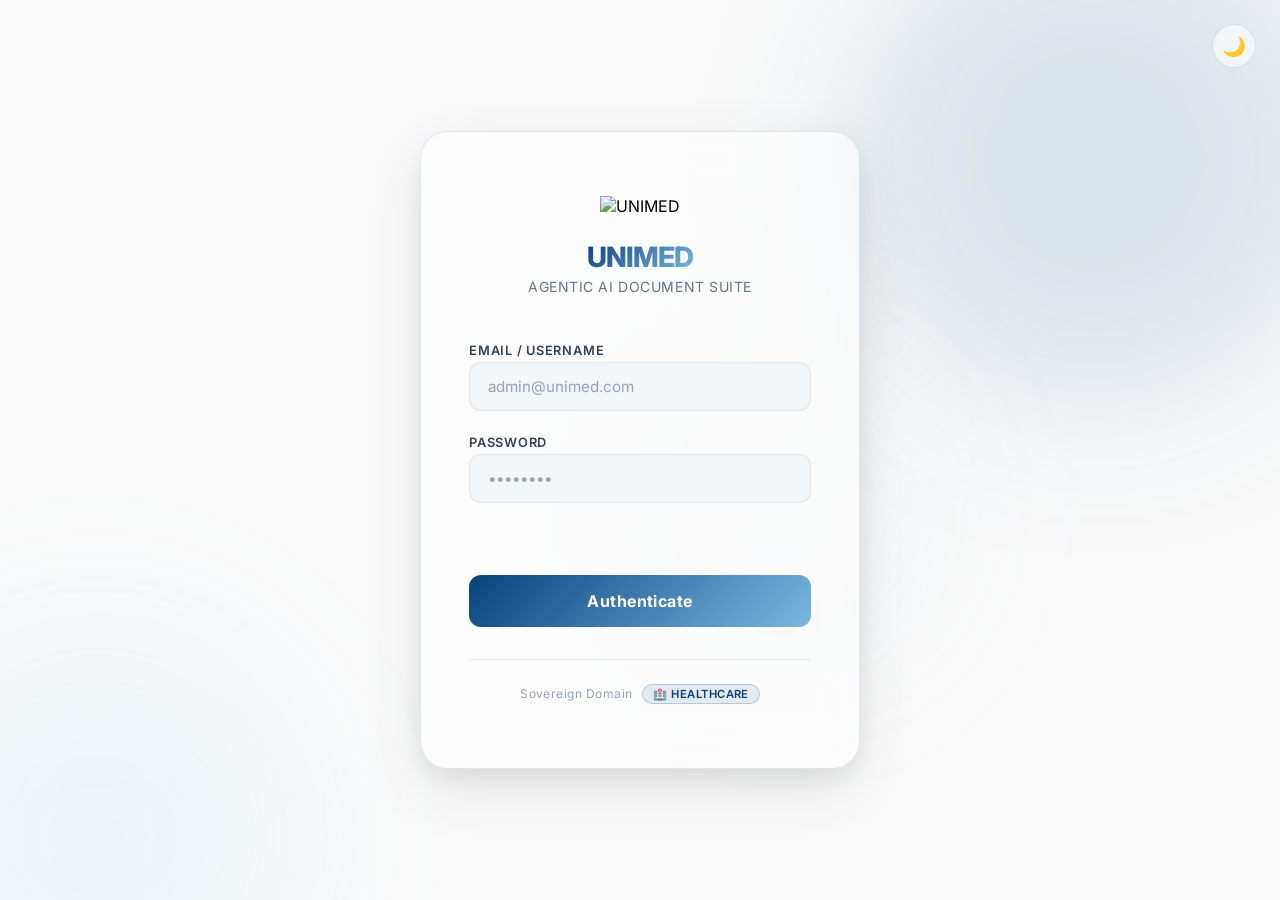
==== index.html @ e809a639 "UNIMED Agentic AI — Phase 3 UAT & Accuracy Tuning" ====
<!DOCTYPE html>
<html lang="en" dir="ltr" data-theme="dark">

<head>
    <meta charset="UTF-8">
    <meta name="viewport" content="width=device-width, initial-scale=1.0">
    <meta name="description" content="UNIMED Agentic AI — Document Integration Suite for SAP Business One">
    <title>UNIMED — Agentic AI Dashboard</title>
    <link rel="icon" href="assets/unimed-logo-official.svg" type="image/svg+xml">
    <link rel="stylesheet" href="css/variables.css">
    <link rel="stylesheet" href="css/main.css">
    <link rel="stylesheet" href="css/pipeline.css">
    <link rel="stylesheet" href="css/uat.css">

    <!-- CDN Dependencies: PDF.js + Tesseract.js -->
    <script src="https://cdnjs.cloudflare.com/ajax/libs/pdf.js/4.9.155/pdf.min.mjs" type="module"></script>
    <script src="https://cdnjs.cloudflare.com/ajax/libs/pdf.js/4.9.155/pdf.worker.min.mjs" type="module"></script>
    <script>
        // Load PDF.js as global (non-module fallback for our IIFE modules)
        (async () => {
            try {
                const pdfjsModule = await import('https://cdnjs.cloudflare.com/ajax/libs/pdf.js/4.9.155/pdf.min.mjs');
                window.pdfjsLib = pdfjsModule;
                pdfjsLib.GlobalWorkerOptions.workerSrc = 'https://cdnjs.cloudflare.com/ajax/libs/pdf.js/4.9.155/pdf.worker.min.mjs';
                console.log('[CDN] PDF.js loaded');
            } catch (e) {
                console.warn('[CDN] PDF.js load failed:', e);
            }
        })();
    </script>
    <script src="https://cdn.jsdelivr.net/npm/tesseract.js@5/dist/tesseract.min.js"></script>
</head>

<body>
    <!-- Background Orbs -->
    <div class="bg-orbs" aria-hidden="true">
        <div class="orb orb-1"></div>
        <div class="orb orb-2"></div>
    </div>

    <div class="app-universe" id="appUniverse">

        <!-- ═══════ TOPBAR ═══════ -->
        <header class="topbar" data-domain="HEALTHCARE">
            <div class="topbar-brand">
                <img src="assets/unimed-logo-official.svg" alt="UNIMED" class="topbar-logo">
                <div>
                    <div class="topbar-title"><span data-i18n="brandName">UNIMED</span></div>
                </div>
            </div>
            <span class="topbar-divider"></span>
            <span class="topbar-domain-badge" data-domain="HEALTHCARE">🏥 <span
                    data-i18n="domainBadge">HEALTHCARE</span></span>

            <div class="topbar-spacer"></div>

            <div class="topbar-controls">
                <!-- Language Toggle -->
                <button class="topbar-btn lang-toggle" id="langToggle" aria-label="Toggle language"
                    title="Toggle Language">
                    EN
                </button>

                <!-- Theme Toggle -->
                <button class="topbar-btn" id="themeToggle" aria-label="Toggle theme" title="Toggle Theme">
                    ☀️
                </button>

                <!-- Settings Gear (SAP) -->
                <button class="topbar-btn" id="settingsGear" aria-label="SAP Settings" title="Integration Settings">
                    ⚙️
                    <span class="sap-dot idle" id="sapDotTopbar"></span>
                </button>

                <!-- Logout -->
                <button class="topbar-btn topbar-btn-logout" id="logoutBtn" aria-label="Logout" title="Logout">
                    🚪
                </button>
            </div>
        </header>

        <!-- UAT Environment Lockdown Banner -->
        <div class="uat-lockdown-banner" id="uatLockdownBanner" style="display:none;">
            <span class="uat-lockdown-icon">🔒</span>
            <span class="uat-lockdown-text">UAT SANDBOX — Master Data Frozen</span>
            <span class="uat-lockdown-scope" id="uatLockdownScope">6 Customers · 5 Vendors · 10 Items</span>
            <span class="uat-lockdown-threshold" id="uatLockdownThreshold">Fuzzy: 0.65</span>
        </div>

        <!-- ═══════ MAIN CONTENT ═══════ -->
        <main class="main-content" data-domain="HEALTHCARE">

            <!-- Welcome Hero -->
            <section class="welcome-hero" data-domain="HEALTHCARE">
                <div class="welcome-icon">🧬</div>
                <h1 class="welcome-title" data-i18n="welcomeTitle">Agentic <span>AI</span> Command Center</h1>
                <p class="welcome-desc" data-i18n="welcomeDesc">Intelligent document processing, automated SAP
                    integration, and real-time analytics — purpose-built for healthcare operations.</p>
            </section>

            <!-- Dashboard Grid -->
            <div class="dashboard-grid">

                <!-- Card 1: Document Queue -->
                <div class="glass-card" data-domain="HEALTHCARE">
                    <div class="card-header">
                        <h3 class="card-title" data-i18n="docQueueTitle">📄 Document Queue</h3>
                        <span class="card-badge ai" data-i18n="badgeAI">AI Ready</span>
                    </div>
                    <div class="card-metric"><span class="currency" data-currency-symbol>SAR</span> <span
                            data-i18n-currency="0">0.00</span></div>
                    <p class="card-description" data-i18n="docQueueDesc">Pending invoices, purchase orders, and delivery
                        notes awaiting AI extraction and SAP posting.</p>
                </div>

                <!-- Card 2: AI Processing -->
                <div class="glass-card" data-domain="HEALTHCARE">
                    <div class="card-header">
                        <h3 class="card-title" data-i18n="aiProcessTitle">🤖 AI Processing</h3>
                        <span class="card-badge pending" data-i18n="badgeStandby">Standby</span>
                    </div>
                    <ul class="activity-list">
                        <li class="activity-item">
                            <span class="activity-dot info"></span>
                            <span class="activity-text" data-i18n="aiItem1">OCR Engine — Idle</span>
                            <span class="activity-time" data-i18n="aiTime1">—</span>
                        </li>
                        <li class="activity-item">
                            <span class="activity-dot info"></span>
                            <span class="activity-text" data-i18n="aiItem2">NLP Classifier — Standby</span>
                            <span class="activity-time" data-i18n="aiTime2">—</span>
                        </li>
                        <li class="activity-item">
                            <span class="activity-dot info"></span>
                            <span class="activity-text" data-i18n="aiItem3">Field Extraction — Awaiting</span>
                            <span class="activity-time" data-i18n="aiTime3">—</span>
                        </li>
                    </ul>
                </div>

                <!-- Card 3: SAP Integration Status -->
                <div class="glass-card" data-domain="HEALTHCARE">
                    <div class="card-header">
                        <h3 class="card-title" data-i18n="sapStatusTitle">🔷 SAP B1 Integration</h3>
                        <span class="card-badge pending" id="sapCardBadge"
                            data-i18n="badgeDisconnected">Disconnected</span>
                    </div>
                    <ul class="activity-list">
                        <li class="activity-item">
                            <span class="activity-dot warning" id="sapServiceDot"></span>
                            <span class="activity-text" data-i18n="sapItem1">Service Layer v10.0</span>
                            <span class="activity-time" id="sapServiceStatus" data-i18n="sapStatus1">Not
                                configured</span>
                        </li>
                        <li class="activity-item">
                            <span class="activity-dot warning"></span>
                            <span class="activity-text" data-i18n="sapItem2">DI API Adapter</span>
                            <span class="activity-time" data-i18n="sapStatus2">Pending setup</span>
                        </li>
                        <li class="activity-item">
                            <span class="activity-dot warning"></span>
                            <span class="activity-text" data-i18n="sapItem3">Document Posting</span>
                            <span class="activity-time" data-i18n="sapStatus3">Inactive</span>
                        </li>
                    </ul>
                </div>

                <!-- Card 4: Compliance & Audit -->
                <div class="glass-card" data-domain="HEALTHCARE">
                    <div class="card-header">
                        <h3 class="card-title" data-i18n="complianceTitle">🛡️ Compliance Engine</h3>
                        <span class="card-badge ready" data-i18n="badgeArmed">Armed</span>
                    </div>
                    <ul class="activity-list">
                        <li class="activity-item">
                            <span class="activity-dot success"></span>
                            <span class="activity-text" data-i18n="compItem1">SFDA Regulatory Gate</span>
                            <span class="activity-time" data-i18n="compStatus1">Active</span>
                        </li>
                        <li class="activity-item">
                            <span class="activity-dot success"></span>
                            <span class="activity-text" data-i18n="compItem2">SABER Conformity</span>
                            <span class="activity-time" data-i18n="compStatus2">Armed</span>
                        </li>
                        <li class="activity-item">
                            <span class="activity-dot success"></span>
                            <span class="activity-text" data-i18n="compItem3">SHA-256 Audit Chain</span>
                            <span class="activity-time" data-i18n="compStatus3">Initialized</span>
                        </li>
                    </ul>
                </div>

            </div>

            <!-- ═══════ PHASE 2: DOCUMENT PIPELINE ═══════ -->

            <!-- Upload Zone -->
            <section class="pipeline-section" id="uploadSection">
                <div class="pipeline-section-header">
                    <span class="pipeline-section-icon">📤</span>
                    <div>
                        <div class="pipeline-section-title" data-i18n="uploadSectionTitle">Document Ingestion</div>
                        <div class="pipeline-section-subtitle" data-i18n="uploadSectionSub">Upload PDF documents for
                            AI-powered extraction and SAP integration</div>
                    </div>
                </div>

                <div class="upload-zone" id="uploadZone">
                    <input type="file" id="uploadInput" accept=".pdf" hidden>
                    <div class="upload-zone-icon" id="uploadIcon">📄</div>
                    <div class="upload-zone-title" id="uploadTitle">Drop your document here</div>
                    <div class="upload-zone-subtitle" id="uploadSubtitle">Sales Orders, Purchase Orders, and Delivery
                        Notes</div>
                    <button class="upload-zone-btn" type="button">📁 Browse Files</button>
                    <div class="upload-zone-formats">Supported: PDF · Max 25MB · Invoices excluded from this phase</div>

                    <!-- File Preview (shown after upload) -->
                    <div class="upload-file-preview" id="filePreview">
                        <div class="file-preview-icon">📄</div>
                        <div class="file-preview-info">
                            <div class="file-preview-name" id="filePreviewName">—</div>
                            <div class="file-preview-meta" id="filePreviewMeta">—</div>
                            <div class="file-preview-hash" id="filePreviewHash">—</div>
                        </div>
                        <div class="file-preview-actions">
                            <button class="file-preview-process" id="processBtn" type="button">🚀 Process
                                Document</button>
                            <button class="file-preview-clear" id="clearBtn" type="button">✕ Clear</button>
                        </div>
                    </div>
                </div>
            </section>

            <!-- Processing Pipeline -->
            <section class="pipeline-section" id="pipelineSection">
                <div class="pipeline-section-header">
                    <span class="pipeline-section-icon">⚡</span>
                    <div>
                        <div class="pipeline-section-title" data-i18n="pipelineTitle">Processing Story</div>
                        <div class="pipeline-section-subtitle" data-i18n="pipelineSub">Real-time document journey
                            through the Agentic AI pipeline</div>
                    </div>
                </div>

                <div class="pipeline-track" id="pipelineTrack">
                    <div class="pipeline-progress-bar" id="pipelineProgressBar"></div>

                    <div class="pipeline-step pending" data-step="0">
                        <div class="pipeline-step-node">📤</div>
                        <div class="pipeline-step-label">Ingestion</div>
                        <div class="pipeline-step-time"></div>
                    </div>

                    <div class="pipeline-step pending" data-step="1">
                        <div class="pipeline-step-node">🔍</div>
                        <div class="pipeline-step-label">Agentic Classification</div>
                        <div class="pipeline-step-time"></div>
                    </div>

                    <div class="pipeline-step pending" data-step="2">
                        <div class="pipeline-step-node">✅</div>
                        <div class="pipeline-step-label">Validation</div>
                        <div class="pipeline-step-time"></div>
                    </div>

                    <div class="pipeline-step pending" data-step="3">
                        <div class="pipeline-step-node">📦</div>
                        <div class="pipeline-step-label">SAP Ready</div>
                        <div class="pipeline-step-time"></div>
                    </div>
                </div>

                <!-- Extraction Preview -->
                <div class="extraction-preview" id="extractionPreview">
                    <div class="extraction-header">
                        <div class="extraction-doctype">
                            <span class="extraction-doctype-badge" id="extractionDoctypeBadge">—</span>
                        </div>
                        <span class="extraction-confidence" id="extractionConfidence">—</span>
                    </div>
                    <div class="extraction-fields" id="extractionFields"></div>
                    <div class="extraction-table-wrapper">
                        <table class="extraction-table">
                            <thead>
                                <tr>
                                    <th>#</th>
                                    <th>Item Code</th>
                                    <th>Description</th>
                                    <th>Qty</th>
                                    <th>Unit Price</th>
                                    <th>Total</th>
                                    <th>Status</th>
                                </tr>
                            </thead>
                            <tbody id="extractionTableBody"></tbody>
                        </table>
                    </div>
                </div>
            </section>

            <!-- Review Queue -->
            <section class="pipeline-section">
                <div class="review-queue" id="reviewQueue">
                    <div class="pipeline-section-header">
                        <span class="pipeline-section-icon">⚠️</span>
                        <div>
                            <div class="pipeline-section-title" data-i18n="reviewTitle">Review Queue</div>
                            <div class="pipeline-section-subtitle" data-i18n="reviewSub">Items requiring human
                                verification before SAP posting</div>
                        </div>
                    </div>
                    <div id="reviewCards"></div>
                </div>
            </section>

            <!-- SAP Ready Panel -->
            <div class="sap-ready-panel" id="sapReadyPanel">
                <div class="sap-ready-header">
                    <span class="sap-ready-title">📦 SAP B1 Draft Payload</span>
                    <span class="sap-ready-target" id="sapReadyTarget">—</span>
                </div>
                <pre class="sap-ready-payload" id="sapReadyPayload"></pre>
                <div class="sap-ready-actions">
                    <button class="sap-post-btn" id="sapPostBtn" type="button">📦 Post as Draft to SAP B1</button>
                </div>
            </div>

            <!-- SAP Success Card -->
            <div class="sap-success-card" id="sapSuccessCard">
                <div class="success-header">
                    <div class="success-checkmark">✅</div>
                    <div class="success-title-group">
                        <h3 class="success-title" id="successTitle">Draft Created Successfully</h3>
                        <p class="success-subtitle" id="successSubtitle">Your document has been posted to SAP B1 as a
                            draft</p>
                    </div>
                </div>
                <div class="success-details" id="successDetails"></div>
                <div class="success-attachment" id="successAttachment" style="display: none;">
                    <span class="success-attachment-icon">📎</span>
                    <div class="success-attachment-info" id="successAttachmentInfo"></div>
                </div>
                <div class="success-actions">
                    <button class="success-new-btn" id="successNewBtn" type="button">🚀 Process New Document</button>
                </div>
            </div>

            <!-- Audit Timeline -->
            <section class="pipeline-section" id="auditSection">
                <div class="pipeline-section-header">
                    <span class="pipeline-section-icon">🔐</span>
                    <div>
                        <div class="pipeline-section-title" data-i18n="auditTitle">SHA-256 Audit Chain</div>
                        <div class="pipeline-section-subtitle" data-i18n="auditSub">Tamper-proof record of every
                            document lifecycle event</div>
                    </div>
                </div>
                <div class="audit-timeline" id="auditTimeline"></div>
            </section>

        </main>

        <!-- ═══════ SAP SETTINGS PANEL ═══════ -->
        <div class="settings-overlay" id="settingsOverlay"></div>
        <aside class="settings-panel" id="settingsPanel" data-domain="HEALTHCARE">
            <div class="settings-panel-header">
                <h2 class="settings-panel-title" data-i18n="settingsTitle">⚙️ Integration Hub</h2>
                <button class="settings-close" id="settingsClose" aria-label="Close settings">✕</button>
            </div>
            <div class="settings-panel-body">
                <!-- SAP B1 Section -->
                <div>
                    <div class="sap-section-title">
                        <span class="icon">🔷</span>
                        <span data-i18n="sapSectionTitle">SAP Business One v10.0</span>
                    </div>
                    <div class="sap-form">
                        <div class="form-group">
                            <label class="form-label" for="sapUrl" data-i18n="sapUrlLabel">Service Layer URL</label>
                            <input class="form-input" type="url" id="sapUrl"
                                placeholder="https://sap-server:50000/b1s/v1/">
                        </div>
                        <div class="form-group">
                            <label class="form-label" for="sapCompanyDB" data-i18n="sapDbLabel">Company Database</label>
                            <input class="form-input" type="text" id="sapCompanyDB" placeholder="UNIMED_PROD">
                        </div>
                        <div class="form-group">
                            <label class="form-label" for="sapUser" data-i18n="sapUserLabel">SAP Username</label>
                            <input class="form-input" type="text" id="sapUser" placeholder="GRPO_SERVICE">
                        </div>
                        <div class="form-group">
                            <label class="form-label" for="sapPassword" data-i18n="sapPassLabel">SAP Password</label>
                            <input class="form-input" type="password" id="sapPassword" placeholder="••••••••">
                        </div>
                    </div>

                    <!-- Handshake Status -->
                    <div class="handshake-status" id="handshakeStatus">
                        <span class="handshake-indicator idle" id="handshakeIndicator"></span>
                        <div>
                            <div class="handshake-label" id="handshakeLabel" data-i18n="handshakeIdle">Idle — Not
                                Connected</div>
                            <div class="handshake-sublabel" id="handshakeSub" data-i18n="handshakeSub">Configure
                                credentials and test connection</div>
                        </div>
                    </div>

                    <button class="sap-test-btn" id="sapTestBtn" data-i18n="testConnection"
                        style="margin-top: var(--space-lg);">
                        🤝 Test Handshake
                    </button>
                </div>
            </div>

            <div class="sap-version">
                <p class="sap-version-text">
                    <span data-i18n="sapVersion">Targeting</span> <strong>SAP Business One v10.0</strong> · <span
                        data-i18n="sapProtocol">Service Layer (REST)</span>
                </p>
            </div>
        </aside>

    </div>

    <!-- ═══════ SCRIPTS ═══════ -->
    <script src="js/ThemeEngine.js"></script>
    <script src="js/AuthGateway.js"></script>
    <script src="js/TranslationModule.js"></script>
    <script src="js/DomainLock.js"></script>
    <script src="js/SAPHandshake.js"></script>
    <script src="js/AuditChain.js"></script>
    <script src="js/ExtractionEngine.js"></script>
    <script src="js/DocumentClassifier.js"></script>
    <script src="js/FieldExtractor.js"></script>
    <script src="js/ValidationAgents.js"></script>
    <script src="js/SAPServiceLayer.js"></script>
    <script src="js/AttachmentManager.js"></script>
    <script src="js/PipelineController.js"></script>
    <script src="js/UATConsole.js"></script>
    <script src="js/FounderDemo.js"></script>
    <script src="js/App.js"></script>
</body>

</html>
---- css/variables.css ----
/* ═══════════════════════════════════════════════════════════
   UNIMED AGENTIC AI — Design Token System
   Official Brand: United Medical Industries Co. Ltd.
   ═══════════════════════════════════════════════════════════ */

@import url('https://fonts.googleapis.com/css2?family=Inter:wght@300;400;500;600;700;800;900&family=Tajawal:wght@300;400;500;700;800&display=swap');

:root {
    /* ── UNIMED Brand Identity ── */
    --brand-primary: #07427D;
    --brand-primary-light: #0A5BA8;
    --brand-primary-dark: #053262;
    --brand-accent: #7AB8E1;
    --brand-accent-deep: #5A9BC7;
    --brand-muted: #A6C1D3;
    --brand-gold: #F59E0B;

    /* ── Legacy aliases (backwards compat) ── */
    --brand-teal: var(--brand-primary);
    --brand-teal-light: var(--brand-primary-light);
    --brand-teal-dark: var(--brand-primary-dark);
    --brand-emerald: var(--brand-accent);
    --brand-emerald-deep: var(--brand-accent-deep);
    --brand-cyan: var(--brand-muted);

    /* ── Healthcare Semantic ── */
    --health-pulse: #7AB8E1;
    --health-critical: #EF4444;
    --health-warning: #F59E0B;
    --health-info: #0A5BA8;
    --health-success: #22C55E;

    /* ── SAP Handshake States ── */
    --sap-idle: #6B7280;
    --sap-syncing: #3B82F6;
    --sap-connected: #22C55E;
    --sap-error: #EF4444;

    /* ── Typography ── */
    --font-primary: 'Inter', -apple-system, BlinkMacSystemFont, sans-serif;
    --font-arabic: 'Tajawal', 'Inter', sans-serif;
    --font-mono: 'JetBrains Mono', 'Fira Code', monospace;

    /* ── Spacing Scale ── */
    --space-xs: 0.25rem;
    --space-sm: 0.5rem;
    --space-md: 1rem;
    --space-lg: 1.5rem;
    --space-xl: 2rem;
    --space-2xl: 3rem;
    --space-3xl: 4rem;

    /* ── Border Radius ── */
    --radius-sm: 6px;
    --radius-md: 12px;
    --radius-lg: 20px;
    --radius-xl: 28px;
    --radius-full: 999px;

    /* ── Transitions ── */
    --transition-fast: 150ms cubic-bezier(0.4, 0, 0.2, 1);
    --transition-base: 250ms cubic-bezier(0.4, 0, 0.2, 1);
    --transition-smooth: 400ms cubic-bezier(0.16, 1, 0.3, 1);
    --transition-story: 800ms cubic-bezier(0.16, 1, 0.3, 1);

    /* ── Glass Effects ── */
    --glass-blur: blur(24px);
    --glass-blur-heavy: blur(40px);

    /* ── Z-Index Scale ── */
    --z-base: 1;
    --z-dropdown: 100;
    --z-sticky: 200;
    --z-overlay: 500;
    --z-modal: 1000;
    --z-toast: 1500;
}

/* ═══════════════════════════════════════
   LIGHT THEME (UNIMED Light)
   ═══════════════════════════════════════ */
[data-theme="light"] {
    --bg-primary: #FAFAFA;
    --bg-secondary: #F0F4F8;
    --bg-tertiary: #FFFFFF;
    --bg-card: rgba(255, 255, 255, 0.75);
    --bg-card-hover: rgba(255, 255, 255, 0.90);
    --bg-glass: rgba(255, 255, 255, 0.55);
    --bg-glass-border: rgba(7, 66, 125, 0.12);
    --bg-topbar: rgba(255, 255, 255, 0.80);
    --bg-input: rgba(240, 244, 248, 0.8);
    --bg-input-focus: rgba(255, 255, 255, 1);

    --text-primary: #0F172A;
    --text-secondary: #334155;
    --text-tertiary: #64748B;
    --text-muted: #94A3B8;
    --text-inverse: #FFFFFF;
    --text-brand: #07427D;

    --border-primary: rgba(7, 66, 125, 0.15);
    --border-secondary: rgba(15, 23, 42, 0.08);
    --border-focus: var(--brand-primary);

    --shadow-sm: 0 1px 3px rgba(0, 0, 0, 0.04), 0 1px 2px rgba(0, 0, 0, 0.03);
    --shadow-md: 0 4px 12px rgba(0, 0, 0, 0.06), 0 2px 4px rgba(0, 0, 0, 0.04);
    --shadow-lg: 0 12px 40px rgba(0, 0, 0, 0.08), 0 4px 12px rgba(0, 0, 0, 0.04);
    --shadow-xl: 0 20px 60px rgba(0, 0, 0, 0.10), 0 8px 24px rgba(0, 0, 0, 0.06);
    --shadow-glow: 0 0 40px rgba(7, 66, 125, 0.15);

    --orb-1: rgba(7, 66, 125, 0.12);
    --orb-2: rgba(122, 184, 225, 0.10);
    --orb-3: rgba(166, 193, 211, 0.08);

    --scrollbar-track: rgba(0, 0, 0, 0.03);
    --scrollbar-thumb: rgba(7, 66, 125, 0.2);
}

/* ═══════════════════════════════════════
   DARK THEME (UNIMED Dark)
   ═══════════════════════════════════════ */
[data-theme="dark"] {
    --bg-primary: #0A1628;
    --bg-secondary: #0F1E33;
    --bg-tertiary: #1A2D47;
    --bg-card: rgba(15, 30, 51, 0.60);
    --bg-card-hover: rgba(15, 30, 51, 0.80);
    --bg-glass: rgba(10, 22, 40, 0.55);
    --bg-glass-border: rgba(122, 184, 225, 0.18);
    --bg-topbar: rgba(10, 22, 40, 0.85);
    --bg-input: rgba(26, 45, 71, 0.6);
    --bg-input-focus: rgba(26, 45, 71, 0.9);

    --text-primary: #F1F5F9;
    --text-secondary: #CBD5E1;
    --text-tertiary: #94A3B8;
    --text-muted: #64748B;
    --text-inverse: #0F172A;
    --text-brand: #7AB8E1;

    --border-primary: rgba(122, 184, 225, 0.20);
    --border-secondary: rgba(241, 245, 249, 0.06);
    --border-focus: var(--brand-primary-light);

    --shadow-sm: 0 1px 3px rgba(0, 0, 0, 0.20), 0 1px 2px rgba(0, 0, 0, 0.15);
    --shadow-md: 0 4px 12px rgba(0, 0, 0, 0.25), 0 2px 4px rgba(0, 0, 0, 0.18);
    --shadow-lg: 0 12px 40px rgba(0, 0, 0, 0.30), 0 4px 12px rgba(0, 0, 0, 0.20);
    --shadow-xl: 0 20px 60px rgba(0, 0, 0, 0.40), 0 8px 24px rgba(0, 0, 0, 0.25);
    --shadow-glow: 0 0 60px rgba(7, 66, 125, 0.25);

    --orb-1: rgba(7, 66, 125, 0.10);
    --orb-2: rgba(122, 184, 225, 0.07);
    --orb-3: rgba(166, 193, 211, 0.05);

    --scrollbar-track: rgba(255, 255, 255, 0.02);
    --scrollbar-thumb: rgba(122, 184, 225, 0.3);
}

/* ═══════════════════════════════════════
   RTL Overrides
   ═══════════════════════════════════════ */
[dir="rtl"] {
    --font-primary: var(--font-arabic);
}
---- css/main.css ----
/* ═══════════════════════════════════════════════════════════
   UNIMED AGENTIC AI — Main Application Layout
   Official Brand: United Medical Industries Co. Ltd.
   ═══════════════════════════════════════════════════════════ */

/* ── Reset & Base ── */
*,
*::before,
*::after {
    margin: 0;
    padding: 0;
    box-sizing: border-box;
}

html {
    scroll-behavior: smooth;
    -webkit-font-smoothing: antialiased;
    -moz-osx-font-smoothing: grayscale;
}

body {
    font-family: var(--font-primary);
    background: var(--bg-primary);
    color: var(--text-primary);
    min-height: 100vh;
    transition: background var(--transition-smooth), color var(--transition-smooth);
    overflow-x: hidden;
}

/* ── Scrollbar ── */
::-webkit-scrollbar {
    width: 6px;
}

::-webkit-scrollbar-track {
    background: var(--scrollbar-track);
}

::-webkit-scrollbar-thumb {
    background: var(--scrollbar-thumb);
    border-radius: 3px;
}

/* ── Story-Flow Entry ── */
.app-universe {
    opacity: 0;
    animation: storyFlowEntry 800ms cubic-bezier(0.16, 1, 0.3, 1) 100ms forwards;
}

@keyframes storyFlowEntry {
    from {
        opacity: 0;
        filter: blur(6px);
        transform: scale(0.97);
    }

    to {
        opacity: 1;
        filter: blur(0);
        transform: scale(1);
    }
}

/* ═══════════════════════════════════════
   TOPBAR
   ═══════════════════════════════════════ */
.topbar {
    position: fixed;
    top: 0;
    left: 0;
    right: 0;
    z-index: var(--z-sticky);
    display: flex;
    align-items: center;
    height: 64px;
    padding: 0 var(--space-xl);
    background: var(--bg-topbar);
    backdrop-filter: var(--glass-blur);
    -webkit-backdrop-filter: var(--glass-blur);
    border-bottom: 1px solid var(--border-secondary);
    transition: background var(--transition-smooth), border-color var(--transition-smooth);
}

.topbar-brand {
    display: flex;
    align-items: center;
    gap: var(--space-md);
    flex-shrink: 0;
}

.topbar-logo {
    width: 120px;
    height: auto;
    flex-shrink: 0;
}

.topbar-title {
    font-size: 1.1rem;
    font-weight: 800;
    color: var(--text-primary);
    letter-spacing: -0.02em;
    white-space: nowrap;
}

.topbar-title span {
    background: linear-gradient(135deg, var(--brand-teal), var(--brand-emerald));
    -webkit-background-clip: text;
    -webkit-text-fill-color: transparent;
    background-clip: text;
}

.topbar-divider {
    height: 28px;
    width: 1px;
    background: var(--border-secondary);
    margin: 0 var(--space-sm);
}

.topbar-domain-badge {
    display: inline-flex;
    align-items: center;
    gap: 4px;
    padding: 3px 12px;
    background: rgba(7, 66, 125, 0.08);
    border: 1px solid rgba(7, 66, 125, 0.18);
    border-radius: var(--radius-full);
    font-size: 0.68rem;
    font-weight: 700;
    color: var(--text-brand);
    text-transform: uppercase;
    letter-spacing: 0.08em;
}

.topbar-spacer {
    flex: 1;
}

/* ── Topbar Controls ── */
.topbar-controls {
    display: flex;
    align-items: center;
    gap: var(--space-sm);
}

.topbar-btn {
    position: relative;
    width: 40px;
    height: 40px;
    display: flex;
    align-items: center;
    justify-content: center;
    background: transparent;
    border: 1px solid transparent;
    border-radius: var(--radius-md);
    cursor: pointer;
    font-size: 1.15rem;
    color: var(--text-secondary);
    transition: all var(--transition-base);
}

.topbar-btn:hover {
    background: var(--bg-card);
    border-color: var(--border-secondary);
    color: var(--text-primary);
    transform: translateY(-1px);
}

.topbar-btn.active {
    background: rgba(7, 66, 125, 0.1);
    border-color: var(--border-primary);
    color: var(--text-brand);
}

.topbar-btn .sap-dot {
    position: absolute;
    top: 6px;
    right: 6px;
    width: 8px;
    height: 8px;
    border-radius: 50%;
    background: var(--sap-idle);
    transition: background var(--transition-base);
}

.topbar-btn .sap-dot.syncing {
    background: var(--sap-syncing);
    animation: sapPulse 1.5s ease-in-out infinite;
}

.topbar-btn .sap-dot.connected {
    background: var(--sap-connected);
    box-shadow: 0 0 8px rgba(34, 197, 94, 0.4);
}

.topbar-btn .sap-dot.error {
    background: var(--sap-error);
    box-shadow: 0 0 8px rgba(239, 68, 68, 0.4);
}

@keyframes sapPulse {

    0%,
    100% {
        transform: scale(1);
        opacity: 1;
    }

    50% {
        transform: scale(1.4);
        opacity: 0.6;
    }
}

/* ── Language Toggle ── */
.lang-toggle {
    font-size: 0.78rem;
    font-weight: 700;
    letter-spacing: 0.04em;
    min-width: 40px;
}

/* ── Logout Button ── */
.topbar-btn-logout {
    margin-left: var(--space-sm);
    color: var(--text-muted);
}

.topbar-btn-logout:hover {
    color: var(--health-critical);
    border-color: rgba(239, 68, 68, 0.2);
    background: rgba(239, 68, 68, 0.06);
}

[dir="rtl"] .topbar-btn-logout {
    margin-left: 0;
    margin-right: var(--space-sm);
}

/* ═══════════════════════════════════════
   MAIN CONTENT
   ═══════════════════════════════════════ */
.main-content {
    padding: calc(64px + var(--space-xl)) var(--space-xl) var(--space-xl);
    max-width: 1440px;
    margin: 0 auto;
}

/* ── Section Headers ── */
.section-header {
    display: flex;
    align-items: center;
    gap: var(--space-md);
    margin-bottom: var(--space-lg);
}

.section-icon {
    width: 40px;
    height: 40px;
    display: flex;
    align-items: center;
    justify-content: center;
    background: linear-gradient(135deg, var(--brand-teal), var(--brand-emerald));
    border-radius: var(--radius-md);
    font-size: 1.1rem;
    color: #fff;
    flex-shrink: 0;
}

.section-title {
    font-size: 1.3rem;
    font-weight: 800;
    color: var(--text-primary);
    letter-spacing: -0.02em;
}

.section-subtitle {
    font-size: 0.8rem;
    color: var(--text-tertiary);
    font-weight: 400;
}

/* ═══════════════════════════════════════
   DASHBOARD GRID
   ═══════════════════════════════════════ */
.dashboard-grid {
    display: grid;
    grid-template-columns: repeat(auto-fit, minmax(340px, 1fr));
    gap: var(--space-lg);
    margin-top: var(--space-lg);
}

/* ── Glass Cards ── */
.glass-card {
    position: relative;
    padding: var(--space-xl);
    background: var(--bg-card);
    backdrop-filter: var(--glass-blur);
    -webkit-backdrop-filter: var(--glass-blur);
    border: 1px solid var(--bg-glass-border);
    border-radius: var(--radius-lg);
    box-shadow: var(--shadow-md);
    transition: all var(--transition-smooth);
    overflow: hidden;
}

.glass-card::before {
    content: '';
    position: absolute;
    top: 0;
    left: 0;
    right: 0;
    height: 3px;
    background: linear-gradient(90deg, var(--brand-teal), var(--brand-emerald), var(--brand-cyan));
    opacity: 0;
    transition: opacity var(--transition-base);
}

.glass-card:hover {
    background: var(--bg-card-hover);
    box-shadow: var(--shadow-lg);
    transform: translateY(-2px);
}

.glass-card:hover::before {
    opacity: 1;
}

.card-header {
    display: flex;
    align-items: center;
    justify-content: space-between;
    margin-bottom: var(--space-lg);
}

.card-title {
    font-size: 0.95rem;
    font-weight: 700;
    color: var(--text-primary);
}

.card-badge {
    display: inline-flex;
    align-items: center;
    gap: 4px;
    padding: 3px 10px;
    border-radius: var(--radius-full);
    font-size: 0.7rem;
    font-weight: 600;
    text-transform: uppercase;
    letter-spacing: 0.05em;
}

.card-badge.ready {
    background: rgba(34, 197, 94, 0.1);
    color: var(--health-success);
    border: 1px solid rgba(34, 197, 94, 0.2);
}

.card-badge.pending {
    background: rgba(245, 158, 11, 0.1);
    color: var(--health-warning);
    border: 1px solid rgba(245, 158, 11, 0.2);
}

.card-badge.ai {
    background: rgba(7, 66, 125, 0.1);
    color: var(--brand-primary);
    border: 1px solid rgba(7, 66, 125, 0.2);
}

/* ── Card Body Content ── */
.card-metric {
    font-size: 2.2rem;
    font-weight: 900;
    color: var(--text-primary);
    letter-spacing: -0.03em;
    line-height: 1;
    margin-bottom: var(--space-xs);
}

.card-metric .currency {
    font-size: 0.9rem;
    font-weight: 600;
    color: var(--text-brand);
    vertical-align: super;
    margin-right: 4px;
}

[dir="rtl"] .card-metric .currency {
    margin-right: 0;
    margin-left: 4px;
}

.card-description {
    font-size: 0.82rem;
    color: var(--text-tertiary);
    line-height: 1.5;
}

/* ── Activity List ── */
.activity-list {
    list-style: none;
    display: flex;
    flex-direction: column;
    gap: var(--space-sm);
}

.activity-item {
    display: flex;
    align-items: center;
    gap: var(--space-md);
    padding: var(--space-sm) var(--space-md);
    border-radius: var(--radius-md);
    background: var(--bg-glass);
    border: 1px solid var(--border-secondary);
    transition: all var(--transition-fast);
}

.activity-item:hover {
    background: var(--bg-card-hover);
    border-color: var(--border-primary);
}

.activity-dot {
    width: 8px;
    height: 8px;
    border-radius: 50%;
    flex-shrink: 0;
}

.activity-dot.success {
    background: var(--health-success);
}

.activity-dot.warning {
    background: var(--health-warning);
}

.activity-dot.critical {
    background: var(--health-critical);
}

.activity-dot.info {
    background: var(--health-info);
}

.activity-text {
    flex: 1;
    font-size: 0.82rem;
    color: var(--text-secondary);
}

.activity-time {
    font-size: 0.72rem;
    color: var(--text-muted);
    white-space: nowrap;
}

/* ═══════════════════════════════════════
   SAP SETTINGS PANEL (Slide-Out)
   ═══════════════════════════════════════ */
.settings-overlay {
    position: fixed;
    inset: 0;
    z-index: var(--z-overlay);
    background: rgba(0, 0, 0, 0.3);
    opacity: 0;
    pointer-events: none;
    backdrop-filter: blur(4px);
    transition: opacity var(--transition-smooth);
}

.settings-overlay.active {
    opacity: 1;
    pointer-events: auto;
}

.settings-panel {
    position: fixed;
    top: 0;
    right: 0;
    bottom: 0;
    z-index: var(--z-modal);
    width: 420px;
    max-width: 90vw;
    background: var(--bg-secondary);
    border-left: 1px solid var(--border-secondary);
    box-shadow: var(--shadow-xl);
    transform: translateX(100%);
    transition: transform var(--transition-smooth);
    display: flex;
    flex-direction: column;
    overflow-y: auto;
}

[dir="rtl"] .settings-panel {
    right: auto;
    left: 0;
    border-left: none;
    border-right: 1px solid var(--border-secondary);
    transform: translateX(-100%);
}

.settings-panel.active {
    transform: translateX(0);
}

.settings-panel-header {
    display: flex;
    align-items: center;
    justify-content: space-between;
    padding: var(--space-xl);
    border-bottom: 1px solid var(--border-secondary);
    flex-shrink: 0;
}

.settings-panel-title {
    font-size: 1.1rem;
    font-weight: 700;
    color: var(--text-primary);
}

.settings-close {
    width: 36px;
    height: 36px;
    display: flex;
    align-items: center;
    justify-content: center;
    background: transparent;
    border: 1px solid var(--border-secondary);
    border-radius: var(--radius-md);
    cursor: pointer;
    font-size: 1.1rem;
    color: var(--text-secondary);
    transition: all var(--transition-fast);
}

.settings-close:hover {
    background: rgba(239, 68, 68, 0.08);
    color: var(--health-critical);
    border-color: rgba(239, 68, 68, 0.2);
}

.settings-panel-body {
    padding: var(--space-xl);
    flex: 1;
    display: flex;
    flex-direction: column;
    gap: var(--space-xl);
}

/* ── SAP Connection Section ── */
.sap-section-title {
    display: flex;
    align-items: center;
    gap: var(--space-sm);
    font-size: 0.85rem;
    font-weight: 700;
    color: var(--text-secondary);
    text-transform: uppercase;
    letter-spacing: 0.06em;
    margin-bottom: var(--space-md);
}

.sap-section-title .icon {
    width: 28px;
    height: 28px;
    display: flex;
    align-items: center;
    justify-content: center;
    background: linear-gradient(135deg, #07427D, #0A5BA8);
    border-radius: var(--radius-sm);
    font-size: 0.8rem;
    color: #fff;
}

.sap-form {
    display: flex;
    flex-direction: column;
    gap: var(--space-md);
}

.sap-form .form-group {
    display: flex;
    flex-direction: column;
    gap: var(--space-xs);
}

.sap-form .form-label {
    font-size: 0.75rem;
    font-weight: 600;
    color: var(--text-tertiary);
    text-transform: uppercase;
    letter-spacing: 0.05em;
}

.sap-form .form-input {
    padding: 12px 14px;
    font-size: 0.88rem;
}

/* ── Handshake Status ── */
.handshake-status {
    display: flex;
    align-items: center;
    gap: var(--space-md);
    padding: var(--space-md) var(--space-lg);
    background: var(--bg-glass);
    border: 1px solid var(--border-secondary);
    border-radius: var(--radius-md);
    margin-top: var(--space-md);
}

.handshake-indicator {
    width: 14px;
    height: 14px;
    border-radius: 50%;
    flex-shrink: 0;
    transition: all var(--transition-base);
}

.handshake-indicator.idle {
    background: var(--sap-idle);
}

.handshake-indicator.syncing {
    background: var(--sap-syncing);
    animation: sapPulse 1.5s ease-in-out infinite;
    box-shadow: 0 0 12px rgba(59, 130, 246, 0.3);
}

.handshake-indicator.connected {
    background: var(--sap-connected);
    box-shadow: 0 0 12px rgba(34, 197, 94, 0.3);
}

.handshake-indicator.error {
    background: var(--sap-error);
    box-shadow: 0 0 12px rgba(239, 68, 68, 0.3);
}

.handshake-label {
    font-size: 0.82rem;
    font-weight: 600;
    color: var(--text-secondary);
}

.handshake-sublabel {
    font-size: 0.72rem;
    color: var(--text-muted);
}

/* ── Test Connection Button ── */
.sap-test-btn {
    width: 100%;
    padding: 14px;
    background: linear-gradient(135deg, #07427D, #7AB8E1);
    color: #fff;
    font-family: var(--font-primary);
    font-size: 0.9rem;
    font-weight: 700;
    border: none;
    border-radius: var(--radius-md);
    cursor: pointer;
    transition: all var(--transition-base);
    letter-spacing: 0.02em;
}

.sap-test-btn:hover {
    transform: translateY(-1px);
    box-shadow: 0 6px 20px rgba(7, 66, 125, 0.3);
}

.sap-test-btn:disabled {
    opacity: 0.5;
    cursor: not-allowed;
    transform: none;
}

/* ── Version Badge ── */
.sap-version {
    text-align: center;
    padding: var(--space-md);
    border-top: 1px solid var(--border-secondary);
    margin-top: auto;
}

.sap-version-text {
    font-size: 0.72rem;
    color: var(--text-muted);
    letter-spacing: 0.04em;
}

.sap-version-text strong {
    color: var(--text-brand);
}

/* ═══════════════════════════════════════
   WELCOME HERO (Empty State)
   ═══════════════════════════════════════ */
.welcome-hero {
    text-align: center;
    padding: var(--space-3xl) var(--space-xl);
    margin-bottom: var(--space-xl);
}

.welcome-icon {
    font-size: 3rem;
    margin-bottom: var(--space-lg);
    animation: float 4s ease-in-out infinite;
}

@keyframes float {

    0%,
    100% {
        transform: translateY(0);
    }

    50% {
        transform: translateY(-8px);
    }
}

.welcome-title {
    font-size: 2rem;
    font-weight: 900;
    color: var(--text-primary);
    letter-spacing: -0.03em;
    margin-bottom: var(--space-sm);
}

.welcome-title span {
    background: linear-gradient(135deg, var(--brand-teal), var(--brand-emerald));
    -webkit-background-clip: text;
    -webkit-text-fill-color: transparent;
    background-clip: text;
}

.welcome-desc {
    font-size: 0.95rem;
    color: var(--text-tertiary);
    max-width: 560px;
    margin: 0 auto;
    line-height: 1.6;
}

/* ═══════════════════════════════════════
   RESPONSIVE
   ═══════════════════════════════════════ */
@media (max-width: 768px) {
    .topbar {
        padding: 0 var(--space-md);
    }

    .topbar-title {
        font-size: 0.95rem;
    }

    .topbar-domain-badge {
        display: none;
    }

    .topbar-divider {
        display: none;
    }

    .main-content {
        padding: calc(64px + var(--space-md)) var(--space-md) var(--space-md);
    }

    .dashboard-grid {
        grid-template-columns: 1fr;
    }

    .welcome-title {
        font-size: 1.5rem;
    }
}

/* ═══════════════════════════════════════
   BACKGROUND ORBS (Dashboard)
   ═══════════════════════════════════════ */
.bg-orbs {
    position: fixed;
    inset: 0;
    pointer-events: none;
    z-index: 0;
    overflow: hidden;
}

.bg-orbs .orb {
    position: absolute;
    border-radius: 50%;
    filter: blur(100px);
}

.bg-orbs .orb-1 {
    width: 600px;
    height: 600px;
    background: var(--orb-1);
    top: -15%;
    right: -10%;
    animation: orbFloat1 20s ease-in-out infinite;
}

.bg-orbs .orb-2 {
    width: 450px;
    height: 450px;
    background: var(--orb-2);
    bottom: -20%;
    left: -10%;
    animation: orbFloat2 25s ease-in-out infinite;
}
---- css/pipeline.css ----
/* ═══════════════════════════════════════════════════════════
   UNIMED AGENTIC AI — Phase 2 Pipeline UI
   Document Upload → Classification → Validation → SAP Ready
   ═══════════════════════════════════════════════════════════ */

/* ═══════════════════════════════════════
   SECTION WRAPPER
   ═══════════════════════════════════════ */
.pipeline-section {
    margin-top: var(--space-2xl);
}

.pipeline-section-header {
    display: flex;
    align-items: center;
    gap: var(--space-md);
    margin-bottom: var(--space-lg);
}

.pipeline-section-icon {
    width: 40px;
    height: 40px;
    display: flex;
    align-items: center;
    justify-content: center;
    background: linear-gradient(135deg, var(--brand-primary), var(--brand-accent));
    border-radius: var(--radius-md);
    font-size: 1.1rem;
    color: #fff;
    flex-shrink: 0;
}

.pipeline-section-title {
    font-size: 1.3rem;
    font-weight: 800;
    color: var(--text-primary);
    letter-spacing: -0.02em;
}

.pipeline-section-subtitle {
    font-size: 0.8rem;
    color: var(--text-tertiary);
    font-weight: 400;
}

/* ═══════════════════════════════════════
   DOCUMENT UPLOAD ZONE
   ═══════════════════════════════════════ */
.upload-zone {
    position: relative;
    padding: var(--space-3xl) var(--space-xl);
    background: var(--bg-card);
    backdrop-filter: var(--glass-blur);
    -webkit-backdrop-filter: var(--glass-blur);
    border: 2px dashed rgba(7, 66, 125, 0.25);
    border-radius: var(--radius-lg);
    text-align: center;
    cursor: pointer;
    transition: all var(--transition-smooth);
    overflow: hidden;
}

.upload-zone::before {
    content: '';
    position: absolute;
    inset: 0;
    background: linear-gradient(135deg,
            rgba(7, 66, 125, 0.03),
            rgba(122, 184, 225, 0.03));
    opacity: 0;
    transition: opacity var(--transition-base);
}

.upload-zone:hover,
.upload-zone.drag-over {
    border-color: var(--brand-primary);
    background: var(--bg-card-hover);
    box-shadow: var(--shadow-lg), 0 0 40px rgba(7, 66, 125, 0.08);
    transform: translateY(-2px);
}

.upload-zone:hover::before,
.upload-zone.drag-over::before {
    opacity: 1;
}

.upload-zone.drag-over {
    border-color: var(--brand-accent);
    box-shadow: var(--shadow-xl), 0 0 60px rgba(122, 184, 225, 0.15);
}

.upload-zone.has-file {
    border-style: solid;
    border-color: var(--health-success);
    cursor: default;
}

.upload-zone-icon {
    font-size: 3rem;
    margin-bottom: var(--space-md);
    animation: uploadFloat 3s ease-in-out infinite;
    position: relative;
    z-index: 1;
}

@keyframes uploadFloat {

    0%,
    100% {
        transform: translateY(0);
    }

    50% {
        transform: translateY(-6px);
    }
}

.upload-zone-title {
    font-size: 1.15rem;
    font-weight: 700;
    color: var(--text-primary);
    margin-bottom: var(--space-xs);
    position: relative;
    z-index: 1;
}

.upload-zone-subtitle {
    font-size: 0.85rem;
    color: var(--text-tertiary);
    margin-bottom: var(--space-lg);
    position: relative;
    z-index: 1;
}

.upload-zone-btn {
    display: inline-flex;
    align-items: center;
    gap: var(--space-sm);
    padding: 10px 24px;
    background: linear-gradient(135deg, var(--brand-primary), var(--brand-primary-light));
    color: #fff;
    font-family: var(--font-primary);
    font-size: 0.85rem;
    font-weight: 600;
    border: none;
    border-radius: var(--radius-md);
    cursor: pointer;
    transition: all var(--transition-base);
    position: relative;
    z-index: 1;
}

.upload-zone-btn:hover {
    transform: translateY(-1px);
    box-shadow: 0 4px 16px rgba(7, 66, 125, 0.3);
}

.upload-zone-formats {
    margin-top: var(--space-md);
    font-size: 0.72rem;
    color: var(--text-muted);
    letter-spacing: 0.04em;
    position: relative;
    z-index: 1;
}

/* ── File Preview (after upload) ── */
.upload-file-preview {
    display: none;
    align-items: center;
    gap: var(--space-lg);
    padding: var(--space-lg);
    position: relative;
    z-index: 1;
}

.upload-zone.has-file .upload-file-preview {
    display: flex;
}

.upload-zone.has-file .upload-zone-icon,
.upload-zone.has-file .upload-zone-title,
.upload-zone.has-file .upload-zone-subtitle,
.upload-zone.has-file .upload-zone-btn,
.upload-zone.has-file .upload-zone-formats {
    display: none;
}

.file-preview-icon {
    width: 56px;
    height: 56px;
    display: flex;
    align-items: center;
    justify-content: center;
    background: linear-gradient(135deg, var(--brand-primary), var(--brand-accent));
    border-radius: var(--radius-md);
    font-size: 1.5rem;
    flex-shrink: 0;
}

.file-preview-info {
    flex: 1;
    text-align: left;
}

[dir="rtl"] .file-preview-info {
    text-align: right;
}

.file-preview-name {
    font-size: 0.95rem;
    font-weight: 700;
    color: var(--text-primary);
    margin-bottom: 2px;
}

.file-preview-meta {
    font-size: 0.78rem;
    color: var(--text-tertiary);
}

.file-preview-hash {
    font-family: var(--font-mono);
    font-size: 0.68rem;
    color: var(--text-muted);
    margin-top: 4px;
    word-break: break-all;
}

.file-preview-actions {
    display: flex;
    gap: var(--space-sm);
}

.file-preview-process {
    padding: 10px 20px;
    background: linear-gradient(135deg, var(--brand-primary), var(--brand-accent));
    color: #fff;
    font-family: var(--font-primary);
    font-size: 0.82rem;
    font-weight: 600;
    border: none;
    border-radius: var(--radius-md);
    cursor: pointer;
    transition: all var(--transition-base);
}

.file-preview-process:hover {
    transform: translateY(-1px);
    box-shadow: 0 4px 16px rgba(7, 66, 125, 0.3);
}

.file-preview-clear {
    padding: 10px 16px;
    background: transparent;
    color: var(--text-muted);
    font-family: var(--font-primary);
    font-size: 0.82rem;
    font-weight: 500;
    border: 1px solid var(--border-secondary);
    border-radius: var(--radius-md);
    cursor: pointer;
    transition: all var(--transition-base);
}

.file-preview-clear:hover {
    color: var(--health-critical);
    border-color: rgba(239, 68, 68, 0.3);
    background: rgba(239, 68, 68, 0.05);
}

/* ═══════════════════════════════════════
   PROCESSING PIPELINE (Story Mode)
   ═══════════════════════════════════════ */
.pipeline-track {
    display: flex;
    align-items: flex-start;
    gap: 0;
    padding: var(--space-xl) 0;
    position: relative;
    overflow-x: auto;
}

/* Connector line */
.pipeline-track::before {
    content: '';
    position: absolute;
    top: 52px;
    left: 60px;
    right: 60px;
    height: 3px;
    background: var(--border-secondary);
    border-radius: 2px;
    z-index: 0;
}

/* Active progress overlay */
.pipeline-progress-bar {
    position: absolute;
    top: 52px;
    left: 60px;
    height: 3px;
    width: 0%;
    background: linear-gradient(90deg, var(--brand-primary), var(--brand-accent));
    border-radius: 2px;
    z-index: 1;
    transition: width 600ms cubic-bezier(0.16, 1, 0.3, 1);
    box-shadow: 0 0 12px rgba(7, 66, 125, 0.3);
}

/* Steps */
.pipeline-step {
    flex: 1;
    display: flex;
    flex-direction: column;
    align-items: center;
    text-align: center;
    position: relative;
    z-index: 2;
    min-width: 140px;
}

.pipeline-step-node {
    width: 44px;
    height: 44px;
    display: flex;
    align-items: center;
    justify-content: center;
    border-radius: 50%;
    font-size: 1.2rem;
    background: var(--bg-card);
    border: 2px solid var(--border-secondary);
    transition: all var(--transition-smooth);
    position: relative;
}

/* Step states */
.pipeline-step.pending .pipeline-step-node {
    opacity: 0.5;
}

.pipeline-step.active .pipeline-step-node {
    border-color: var(--brand-primary);
    background: linear-gradient(135deg, var(--brand-primary), var(--brand-primary-light));
    color: #fff;
    box-shadow: 0 0 20px rgba(7, 66, 125, 0.3);
    animation: stepPulse 2s ease-in-out infinite;
}

.pipeline-step.complete .pipeline-step-node {
    border-color: var(--health-success);
    background: linear-gradient(135deg, #16A34A, #22C55E);
    color: #fff;
    box-shadow: 0 0 12px rgba(34, 197, 94, 0.25);
}

.pipeline-step.error .pipeline-step-node {
    border-color: var(--health-critical);
    background: linear-gradient(135deg, #DC2626, #EF4444);
    color: #fff;
    box-shadow: 0 0 12px rgba(239, 68, 68, 0.25);
}

@keyframes stepPulse {

    0%,
    100% {
        box-shadow: 0 0 20px rgba(7, 66, 125, 0.3);
    }

    50% {
        box-shadow: 0 0 30px rgba(7, 66, 125, 0.5);
    }
}

.pipeline-step-label {
    margin-top: var(--space-sm);
    font-size: 0.78rem;
    font-weight: 600;
    color: var(--text-secondary);
    transition: color var(--transition-base);
}

.pipeline-step.active .pipeline-step-label {
    color: var(--brand-primary);
    font-weight: 700;
}

.pipeline-step.complete .pipeline-step-label {
    color: var(--health-success);
}

.pipeline-step-time {
    margin-top: 2px;
    font-size: 0.68rem;
    color: var(--text-muted);
    font-family: var(--font-mono);
}

[data-theme="dark"] .pipeline-step.active .pipeline-step-label {
    color: var(--brand-accent);
}

/* ═══════════════════════════════════════
   EXTRACTED DATA PREVIEW
   ═══════════════════════════════════════ */
.extraction-preview {
    display: none;
    margin-top: var(--space-lg);
    background: var(--bg-card);
    backdrop-filter: var(--glass-blur);
    border: 1px solid var(--bg-glass-border);
    border-radius: var(--radius-lg);
    overflow: hidden;
    animation: previewSlideIn 500ms cubic-bezier(0.16, 1, 0.3, 1);
}

.extraction-preview.visible {
    display: block;
}

@keyframes previewSlideIn {
    from {
        opacity: 0;
        transform: translateY(12px);
    }

    to {
        opacity: 1;
        transform: translateY(0);
    }
}

.extraction-header {
    display: flex;
    align-items: center;
    justify-content: space-between;
    padding: var(--space-lg) var(--space-xl);
    border-bottom: 1px solid var(--border-secondary);
}

.extraction-doctype {
    display: flex;
    align-items: center;
    gap: var(--space-sm);
}

.extraction-doctype-badge {
    padding: 4px 12px;
    border-radius: var(--radius-full);
    font-size: 0.72rem;
    font-weight: 700;
    text-transform: uppercase;
    letter-spacing: 0.06em;
}

.extraction-doctype-badge.sales-order {
    background: rgba(7, 66, 125, 0.1);
    color: var(--brand-primary);
    border: 1px solid rgba(7, 66, 125, 0.2);
}

.extraction-doctype-badge.purchase-order {
    background: rgba(122, 184, 225, 0.1);
    color: var(--brand-accent-deep);
    border: 1px solid rgba(122, 184, 225, 0.25);
}

.extraction-doctype-badge.delivery-note {
    background: rgba(245, 158, 11, 0.1);
    color: var(--brand-gold);
    border: 1px solid rgba(245, 158, 11, 0.2);
}

.extraction-confidence {
    font-size: 0.78rem;
    color: var(--text-tertiary);
}

.extraction-confidence strong {
    color: var(--health-success);
    font-weight: 700;
}

/* ── Header Fields Grid ── */
.extraction-fields {
    display: grid;
    grid-template-columns: repeat(auto-fit, minmax(200px, 1fr));
    gap: var(--space-md);
    padding: var(--space-lg) var(--space-xl);
    border-bottom: 1px solid var(--border-secondary);
}

.extraction-field {
    display: flex;
    flex-direction: column;
    gap: 2px;
}

.extraction-field-label {
    font-size: 0.7rem;
    font-weight: 600;
    color: var(--text-muted);
    text-transform: uppercase;
    letter-spacing: 0.05em;
}

.extraction-field-value {
    font-size: 0.9rem;
    font-weight: 600;
    color: var(--text-primary);
}

.extraction-field-value.valid {
    color: var(--health-success);
}

.extraction-field-value.invalid {
    color: var(--health-critical);
}

.extraction-field-value.fuzzy {
    color: var(--health-warning);
}

/* ── Line Items Table ── */
.extraction-table-wrapper {
    overflow-x: auto;
    padding: 0 var(--space-xl) var(--space-lg);
}

.extraction-table {
    width: 100%;
    border-collapse: collapse;
    font-size: 0.82rem;
}

.extraction-table th {
    text-align: left;
    padding: var(--space-sm) var(--space-md);
    font-size: 0.7rem;
    font-weight: 700;
    color: var(--text-muted);
    text-transform: uppercase;
    letter-spacing: 0.05em;
    border-bottom: 1px solid var(--border-secondary);
}

[dir="rtl"] .extraction-table th {
    text-align: right;
}

.extraction-table td {
    padding: var(--space-sm) var(--space-md);
    color: var(--text-secondary);
    border-bottom: 1px solid var(--border-secondary);
}

.extraction-table tbody tr:hover {
    background: var(--bg-card-hover);
}

.extraction-table .status-icon {
    font-size: 0.9rem;
}

/* ═══════════════════════════════════════
   REVIEW QUEUE (Glassmorphic)
   ═══════════════════════════════════════ */
.review-queue {
    display: none;
    flex-direction: column;
    gap: var(--space-md);
    margin-top: var(--space-lg);
}

.review-queue.visible {
    display: flex;
}

.review-card {
    position: relative;
    padding: var(--space-lg);
    background: var(--bg-card);
    backdrop-filter: var(--glass-blur);
    -webkit-backdrop-filter: var(--glass-blur);
    border: 1px solid var(--bg-glass-border);
    border-radius: var(--radius-lg);
    overflow: hidden;
    animation: reviewCardIn 400ms cubic-bezier(0.16, 1, 0.3, 1) both;
}

.review-card::before {
    content: '';
    position: absolute;
    top: 0;
    left: 0;
    width: 4px;
    height: 100%;
    border-radius: 4px 0 0 4px;
}

.review-card.mismatch::before {
    background: var(--health-critical);
}

.review-card.fuzzy::before {
    background: var(--health-warning);
}

.review-card.resolved::before {
    background: var(--health-success);
}

@keyframes reviewCardIn {
    from {
        opacity: 0;
        transform: translateX(-12px);
    }

    to {
        opacity: 1;
        transform: translateX(0);
    }
}

[dir="rtl"] @keyframes reviewCardIn {
    from {
        opacity: 0;
        transform: translateX(12px);
    }

    to {
        opacity: 1;
        transform: translateX(0);
    }
}

.review-card-header {
    display: flex;
    align-items: center;
    justify-content: space-between;
    margin-bottom: var(--space-md);
}

.review-card-type {
    display: flex;
    align-items: center;
    gap: var(--space-sm);
}

.review-card-type-icon {
    width: 32px;
    height: 32px;
    display: flex;
    align-items: center;
    justify-content: center;
    border-radius: var(--radius-sm);
    font-size: 0.9rem;
}

.review-card-type-icon.bp {
    background: rgba(7, 66, 125, 0.1);
}

.review-card-type-icon.item {
    background: rgba(122, 184, 225, 0.1);
}

.review-card-type-label {
    font-size: 0.78rem;
    font-weight: 700;
    color: var(--text-secondary);
    text-transform: uppercase;
    letter-spacing: 0.04em;
}

.review-card-status {
    display: inline-flex;
    align-items: center;
    gap: 4px;
    padding: 3px 10px;
    border-radius: var(--radius-full);
    font-size: 0.7rem;
    font-weight: 700;
    text-transform: uppercase;
    letter-spacing: 0.05em;
}

.review-card-status.not-found {
    background: rgba(239, 68, 68, 0.1);
    color: var(--health-critical);
    border: 1px solid rgba(239, 68, 68, 0.2);
}

.review-card-status.fuzzy-match {
    background: rgba(245, 158, 11, 0.1);
    color: var(--health-warning);
    border: 1px solid rgba(245, 158, 11, 0.2);
}

.review-card-status.resolved {
    background: rgba(34, 197, 94, 0.1);
    color: var(--health-success);
    border: 1px solid rgba(34, 197, 94, 0.2);
}

/* ── Review Card Body ── */
.review-card-body {
    display: grid;
    grid-template-columns: 1fr 1fr;
    gap: var(--space-md);
    margin-bottom: var(--space-md);
}

.review-card-field {
    padding: var(--space-sm) var(--space-md);
    background: var(--bg-glass);
    border: 1px solid var(--border-secondary);
    border-radius: var(--radius-sm);
}

.review-card-field-label {
    font-size: 0.68rem;
    font-weight: 600;
    color: var(--text-muted);
    text-transform: uppercase;
    letter-spacing: 0.04em;
    margin-bottom: 2px;
}

.review-card-field-value {
    font-size: 0.85rem;
    font-weight: 600;
}

.review-card-field-value.extracted {
    color: var(--health-critical);
    text-decoration: line-through;
    opacity: 0.7;
}

.review-card-field-value.suggested {
    color: var(--health-success);
}

/* ── Review Card Actions ── */
.review-card-actions {
    display: flex;
    gap: var(--space-sm);
    justify-content: flex-end;
}

.review-btn {
    padding: 8px 16px;
    font-family: var(--font-primary);
    font-size: 0.78rem;
    font-weight: 600;
    border-radius: var(--radius-md);
    cursor: pointer;
    transition: all var(--transition-base);
    border: none;
}

.review-btn.accept {
    background: linear-gradient(135deg, #16A34A, #22C55E);
    color: #fff;
}

.review-btn.accept:hover {
    transform: translateY(-1px);
    box-shadow: 0 4px 12px rgba(34, 197, 94, 0.3);
}

.review-btn.reject {
    background: transparent;
    color: var(--text-muted);
    border: 1px solid var(--border-secondary);
}

.review-btn.reject:hover {
    color: var(--health-critical);
    border-color: rgba(239, 68, 68, 0.3);
    background: rgba(239, 68, 68, 0.05);
}

.review-btn.manual {
    background: rgba(7, 66, 125, 0.1);
    color: var(--brand-primary);
    border: 1px solid rgba(7, 66, 125, 0.2);
}

[data-theme="dark"] .review-btn.manual {
    color: var(--brand-accent);
    background: rgba(122, 184, 225, 0.1);
    border-color: rgba(122, 184, 225, 0.2);
}

.review-btn.manual:hover {
    transform: translateY(-1px);
    box-shadow: 0 4px 12px rgba(7, 66, 125, 0.15);
}

/* ═══════════════════════════════════════
   AUDIT TIMELINE
   ═══════════════════════════════════════ */
.audit-timeline {
    position: relative;
    padding-left: 28px;
    margin-top: var(--space-lg);
}

[dir="rtl"] .audit-timeline {
    padding-left: 0;
    padding-right: 28px;
}

/* Vertical line */
.audit-timeline::before {
    content: '';
    position: absolute;
    top: 0;
    left: 10px;
    bottom: 0;
    width: 2px;
    background: var(--border-secondary);
}

[dir="rtl"] .audit-timeline::before {
    left: auto;
    right: 10px;
}

.audit-entry {
    position: relative;
    padding: var(--space-md) var(--space-lg);
    margin-bottom: var(--space-sm);
    background: var(--bg-glass);
    border: 1px solid var(--border-secondary);
    border-radius: var(--radius-md);
    animation: auditFadeIn 300ms cubic-bezier(0.16, 1, 0.3, 1) both;
}

@keyframes auditFadeIn {
    from {
        opacity: 0;
        transform: translateY(6px);
    }

    to {
        opacity: 1;
        transform: translateY(0);
    }
}

/* Timeline dot */
.audit-entry::before {
    content: '';
    position: absolute;
    left: -24px;
    top: 50%;
    transform: translateY(-50%);
    width: 10px;
    height: 10px;
    border-radius: 50%;
    background: var(--brand-primary);
    border: 2px solid var(--bg-primary);
}

[dir="rtl"] .audit-entry::before {
    left: auto;
    right: -24px;
}

.audit-entry.upload::before {
    background: var(--brand-primary);
}

.audit-entry.classify::before {
    background: var(--brand-accent);
}

.audit-entry.extract::before {
    background: var(--health-info);
}

.audit-entry.validate::before {
    background: var(--health-warning);
}

.audit-entry.post::before {
    background: var(--health-success);
}

.audit-entry-header {
    display: flex;
    align-items: center;
    justify-content: space-between;
    margin-bottom: 2px;
}

.audit-entry-action {
    font-size: 0.8rem;
    font-weight: 600;
    color: var(--text-primary);
}

.audit-entry-time {
    font-size: 0.68rem;
    color: var(--text-muted);
    font-family: var(--font-mono);
}

.audit-entry-hash {
    font-size: 0.65rem;
    color: var(--text-muted);
    font-family: var(--font-mono);
    opacity: 0.7;
    word-break: break-all;
}

/* ═══════════════════════════════════════
   SAP READY PANEL
   ═══════════════════════════════════════ */
.sap-ready-panel {
    display: none;
    margin-top: var(--space-lg);
    padding: var(--space-xl);
    background: var(--bg-card);
    backdrop-filter: var(--glass-blur);
    border: 1px solid var(--bg-glass-border);
    border-radius: var(--radius-lg);
    animation: previewSlideIn 500ms cubic-bezier(0.16, 1, 0.3, 1);
}

.sap-ready-panel.visible {
    display: block;
}

.sap-ready-header {
    display: flex;
    align-items: center;
    justify-content: space-between;
    margin-bottom: var(--space-lg);
}

.sap-ready-title {
    display: flex;
    align-items: center;
    gap: var(--space-sm);
    font-size: 1rem;
    font-weight: 700;
    color: var(--text-primary);
}

.sap-ready-target {
    font-size: 0.78rem;
    font-weight: 600;
    color: var(--text-brand);
    padding: 4px 12px;
    background: rgba(7, 66, 125, 0.08);
    border: 1px solid rgba(7, 66, 125, 0.15);
    border-radius: var(--radius-full);
}

[data-theme="dark"] .sap-ready-target {
    background: rgba(122, 184, 225, 0.08);
    border-color: rgba(122, 184, 225, 0.15);
}

.sap-ready-payload {
    padding: var(--space-md);
    background: var(--bg-glass);
    border: 1px solid var(--border-secondary);
    border-radius: var(--radius-md);
    font-family: var(--font-mono);
    font-size: 0.75rem;
    color: var(--text-secondary);
    white-space: pre-wrap;
    overflow-x: auto;
    max-height: 300px;
    overflow-y: auto;
    margin-bottom: var(--space-lg);
}

.sap-ready-actions {
    display: flex;
    gap: var(--space-md);
    justify-content: flex-end;
}

.sap-post-btn {
    padding: 12px 28px;
    background: linear-gradient(135deg, var(--brand-primary), var(--brand-accent));
    color: #fff;
    font-family: var(--font-primary);
    font-size: 0.9rem;
    font-weight: 700;
    border: none;
    border-radius: var(--radius-md);
    cursor: pointer;
    transition: all var(--transition-base);
    letter-spacing: 0.02em;
}

.sap-post-btn:hover {
    transform: translateY(-1px);
    box-shadow: 0 6px 20px rgba(7, 66, 125, 0.3);
}

.sap-post-btn:disabled {
    opacity: 0.5;
    cursor: not-allowed;
    transform: none;
}

/* ═══════════════════════════════════════
   SAP SUCCESS CARD (Glassmorphic)
   ═══════════════════════════════════════ */
.sap-success-card {
    display: none;
    margin-top: var(--space-lg);
    padding: var(--space-xl);
    background: var(--bg-card);
    backdrop-filter: var(--glass-blur);
    -webkit-backdrop-filter: var(--glass-blur);
    border: 1px solid rgba(34, 197, 94, 0.25);
    border-radius: var(--radius-lg);
    position: relative;
    overflow: hidden;
    animation: successSlideIn 600ms cubic-bezier(0.16, 1, 0.3, 1);
}

.sap-success-card.visible {
    display: block;
}

/* Green glow gradient behind */
.sap-success-card::before {
    content: '';
    position: absolute;
    top: -50%;
    left: -50%;
    width: 200%;
    height: 200%;
    background: radial-gradient(ellipse at 30% 50%, rgba(34, 197, 94, 0.06) 0%, transparent 60%);
    pointer-events: none;
    animation: successGlow 3s ease-in-out infinite alternate;
}

@keyframes successSlideIn {
    from {
        opacity: 0;
        transform: translateY(20px) scale(0.97);
    }

    to {
        opacity: 1;
        transform: translateY(0) scale(1);
    }
}

@keyframes successGlow {
    0% {
        opacity: 0.6;
    }

    100% {
        opacity: 1;
    }
}

.success-header {
    display: flex;
    align-items: center;
    gap: var(--space-lg);
    margin-bottom: var(--space-xl);
    position: relative;
    z-index: 1;
}

.success-checkmark {
    width: 64px;
    height: 64px;
    border-radius: 50%;
    background: linear-gradient(135deg, #16A34A, #22C55E);
    display: flex;
    align-items: center;
    justify-content: center;
    font-size: 2rem;
    box-shadow: 0 0 30px rgba(34, 197, 94, 0.3), 0 0 60px rgba(34, 197, 94, 0.1);
    animation: checkPulse 2s ease-in-out infinite;
    flex-shrink: 0;
}

@keyframes checkPulse {

    0%,
    100% {
        box-shadow: 0 0 30px rgba(34, 197, 94, 0.3), 0 0 60px rgba(34, 197, 94, 0.1);
    }

    50% {
        box-shadow: 0 0 40px rgba(34, 197, 94, 0.5), 0 0 80px rgba(34, 197, 94, 0.15);
    }
}

.success-title-group {
    flex: 1;
}

.success-title {
    font-size: 1.3rem;
    font-weight: 800;
    color: var(--health-success);
    margin: 0 0 4px 0;
    letter-spacing: -0.01em;
}

.success-subtitle {
    font-size: 0.85rem;
    color: var(--text-secondary);
    font-weight: 500;
}

/* Success detail grid */
.success-details {
    display: grid;
    grid-template-columns: repeat(auto-fit, minmax(180px, 1fr));
    gap: var(--space-md);
    margin-bottom: var(--space-xl);
    position: relative;
    z-index: 1;
}

.success-detail {
    padding: var(--space-md) var(--space-lg);
    background: var(--bg-glass);
    border: 1px solid var(--border-secondary);
    border-radius: var(--radius-md);
    transition: all var(--transition-base);
}

.success-detail:hover {
    border-color: rgba(34, 197, 94, 0.3);
    background: rgba(34, 197, 94, 0.03);
}

.success-detail-label {
    font-size: 0.68rem;
    font-weight: 600;
    color: var(--text-muted);
    text-transform: uppercase;
    letter-spacing: 0.05em;
    margin-bottom: 4px;
}

.success-detail-value {
    font-size: 0.95rem;
    font-weight: 700;
    color: var(--text-primary);
}

.success-detail-value.mono {
    font-family: var(--font-mono);
    font-size: 0.82rem;
    word-break: break-all;
}

.success-detail-value.green {
    color: var(--health-success);
}

/* Attachment summary inside success card */
.success-attachment {
    display: flex;
    align-items: center;
    gap: var(--space-md);
    padding: var(--space-md) var(--space-lg);
    background: rgba(7, 66, 125, 0.05);
    border: 1px solid rgba(7, 66, 125, 0.12);
    border-radius: var(--radius-md);
    margin-bottom: var(--space-lg);
    position: relative;
    z-index: 1;
}

[data-theme="dark"] .success-attachment {
    background: rgba(122, 184, 225, 0.05);
    border-color: rgba(122, 184, 225, 0.12);
}

.success-attachment-icon {
    font-size: 1.5rem;
    flex-shrink: 0;
}

.success-attachment-info {
    flex: 1;
    font-size: 0.82rem;
    color: var(--text-secondary);
    line-height: 1.4;
}

.success-attachment-info strong {
    display: block;
    color: var(--text-primary);
    font-weight: 700;
}

/* New document button */
.success-actions {
    display: flex;
    gap: var(--space-md);
    justify-content: center;
    position: relative;
    z-index: 1;
}

.success-new-btn {
    padding: 12px 32px;
    background: linear-gradient(135deg, var(--brand-primary), var(--brand-accent));
    color: #fff;
    font-family: var(--font-primary);
    font-size: 0.9rem;
    font-weight: 700;
    border: none;
    border-radius: var(--radius-md);
    cursor: pointer;
    transition: all var(--transition-base);
    letter-spacing: 0.02em;
}

.success-new-btn:hover {
    transform: translateY(-2px);
    box-shadow: 0 6px 24px rgba(7, 66, 125, 0.35);
}

/* ═══════════════════════════════════════
   RESPONSIVE
   ═══════════════════════════════════════ */
@media (max-width: 768px) {
    .pipeline-track {
        flex-direction: column;
        align-items: stretch;
        gap: var(--space-md);
    }

    .pipeline-track::before {
        display: none;
    }

    .pipeline-progress-bar {
        display: none;
    }

    .pipeline-step {
        flex-direction: row;
        text-align: left;
        gap: var(--space-md);
        min-width: 0;
    }

    [dir="rtl"] .pipeline-step {
        text-align: right;
    }

    .pipeline-step-label {
        margin-top: 0;
    }

    .review-card-body {
        grid-template-columns: 1fr;
    }

    .extraction-fields {
        grid-template-columns: 1fr 1fr;
    }

    .sap-ready-actions {
        flex-direction: column;
    }

    .success-details {
        grid-template-columns: 1fr 1fr;
    }

    .success-header {
        flex-direction: column;
        text-align: center;
    }
}
---- css/uat.css ----
/* ═══════════════════════════════════════════════════════════
   UNIMED AGENTIC AI — UAT Console + Founder Demo Styles
   ═══════════════════════════════════════════════════════════ */

/* ═══════════════════════════════════════
   UAT CONSOLE PANEL
   ═══════════════════════════════════════ */
.uat-console {
    position: fixed;
    bottom: 0;
    left: 0;
    right: 0;
    height: 340px;
    background: var(--bg-card);
    backdrop-filter: var(--glass-blur);
    -webkit-backdrop-filter: var(--glass-blur);
    border-top: 1px solid rgba(122, 184, 225, 0.2);
    z-index: 10000;
    display: flex;
    flex-direction: column;
    transform: translateY(100%);
    transition: transform 400ms cubic-bezier(0.16, 1, 0.3, 1);
    font-family: var(--font-primary);
}

.uat-console.visible {
    transform: translateY(0);
}

/* Header */
.uat-console-header {
    display: flex;
    align-items: center;
    justify-content: space-between;
    padding: 10px 16px;
    background: rgba(7, 66, 125, 0.08);
    border-bottom: 1px solid var(--border-secondary);
    flex-shrink: 0;
}

[data-theme="dark"] .uat-console-header {
    background: rgba(122, 184, 225, 0.05);
}

.uat-console-title {
    display: flex;
    align-items: center;
    gap: 8px;
    font-size: 0.82rem;
    font-weight: 700;
    color: var(--text-primary);
}

.uat-console-icon {
    font-size: 1.1rem;
}

.uat-env-badge {
    font-size: 0.6rem;
    font-weight: 800;
    text-transform: uppercase;
    letter-spacing: 0.08em;
    padding: 2px 8px;
    border-radius: 4px;
    background: linear-gradient(135deg, #F59E0B, #D97706);
    color: #fff;
}

.uat-console-actions {
    display: flex;
    gap: 6px;
}

.uat-btn {
    padding: 4px 10px;
    background: var(--bg-glass);
    border: 1px solid var(--border-secondary);
    border-radius: 4px;
    color: var(--text-secondary);
    font-family: var(--font-primary);
    font-size: 0.68rem;
    font-weight: 600;
    cursor: pointer;
    transition: all var(--transition-base);
}

.uat-btn:hover {
    background: rgba(7, 66, 125, 0.08);
    color: var(--text-primary);
    border-color: var(--brand-primary);
}

/* Filters */
.uat-console-filters {
    display: flex;
    gap: 4px;
    padding: 6px 16px;
    border-bottom: 1px solid var(--border-secondary);
    flex-shrink: 0;
    overflow-x: auto;
}

.uat-filter {
    padding: 3px 10px;
    background: transparent;
    border: 1px solid var(--border-secondary);
    border-radius: 12px;
    color: var(--text-muted);
    font-family: var(--font-primary);
    font-size: 0.65rem;
    font-weight: 600;
    cursor: pointer;
    transition: all var(--transition-base);
    white-space: nowrap;
}

.uat-filter:hover {
    background: rgba(7, 66, 125, 0.05);
    color: var(--text-primary);
}

.uat-filter.active {
    background: var(--brand-primary);
    color: #fff;
    border-color: var(--brand-primary);
}

/* Stats bar */
.uat-console-stats {
    display: flex;
    gap: 16px;
    padding: 6px 16px;
    border-bottom: 1px solid var(--border-secondary);
    flex-shrink: 0;
}

.uat-stat {
    font-size: 0.65rem;
    color: var(--text-muted);
}

.uat-stat strong {
    color: var(--text-primary);
    font-weight: 700;
}

/* Log container */
.uat-console-log {
    flex: 1;
    overflow-y: auto;
    padding: 8px 16px;
    font-family: var(--font-mono);
    font-size: 0.72rem;
}

.uat-log-entry {
    display: flex;
    align-items: center;
    gap: 10px;
    padding: 3px 0;
    border-bottom: 1px solid rgba(255, 255, 255, 0.03);
    animation: logSlideIn 200ms ease;
}

@keyframes logSlideIn {
    from {
        opacity: 0;
        transform: translateX(-8px);
    }

    to {
        opacity: 1;
        transform: translateX(0);
    }
}

.uat-log-time {
    color: var(--text-muted);
    font-size: 0.65rem;
    min-width: 60px;
    flex-shrink: 0;
}

.uat-log-badge {
    font-size: 0.63rem;
    font-weight: 700;
    min-width: 80px;
    flex-shrink: 0;
}

.uat-log-msg {
    color: var(--text-secondary);
    flex: 1;
    overflow: hidden;
    text-overflow: ellipsis;
    white-space: nowrap;
}

/* ═══════════════════════════════════════
   FOUNDER DEMO TOOLBAR
   ═══════════════════════════════════════ */
.founder-demo-toolbar {
    position: fixed;
    bottom: 16px;
    right: 16px;
    display: flex;
    align-items: center;
    gap: 8px;
    padding: 8px 12px;
    background: var(--bg-card);
    backdrop-filter: var(--glass-blur);
    -webkit-backdrop-filter: var(--glass-blur);
    border: 1px solid rgba(234, 179, 8, 0.25);
    border-radius: var(--radius-lg);
    z-index: 9999;
    box-shadow: 0 8px 32px rgba(0, 0, 0, 0.3);
    animation: toolbarSlideIn 600ms cubic-bezier(0.16, 1, 0.3, 1);
}

@keyframes toolbarSlideIn {
    from {
        opacity: 0;
        transform: translateY(20px) scale(0.95);
    }

    to {
        opacity: 1;
        transform: translateY(0) scale(1);
    }
}

.founder-demo-badge {
    font-size: 0.7rem;
    font-weight: 800;
    color: #F59E0B;
    letter-spacing: 0.02em;
    padding-right: 8px;
    border-right: 1px solid var(--border-secondary);
}

.founder-demo-btn {
    padding: 6px 14px;
    background: var(--bg-glass);
    border: 1px solid var(--border-secondary);
    border-radius: var(--radius-md);
    color: var(--text-primary);
    font-family: var(--font-primary);
    font-size: 0.72rem;
    font-weight: 700;
    cursor: pointer;
    transition: all var(--transition-base);
}

.founder-demo-btn:hover {
    transform: translateY(-1px);
}

.founder-demo-btn.green:hover {
    border-color: #22C55E;
    background: rgba(34, 197, 94, 0.08);
    box-shadow: 0 2px 12px rgba(34, 197, 94, 0.15);
}

.founder-demo-btn.amber:hover {
    border-color: #F59E0B;
    background: rgba(245, 158, 11, 0.08);
    box-shadow: 0 2px 12px rgba(245, 158, 11, 0.15);
}

.founder-demo-btn.uat:hover {
    border-color: #8B5CF6;
    background: rgba(139, 92, 246, 0.08);
    box-shadow: 0 2px 12px rgba(139, 92, 246, 0.15);
}

/* Push toolbar up when UAT console is open */
.uat-console.visible~.founder-demo-toolbar,
body:has(.uat-console.visible) .founder-demo-toolbar {
    bottom: 356px;
    transition: bottom 400ms cubic-bezier(0.16, 1, 0.3, 1);
}

/* ═══════════════════════════════════════
   RESPONSIVE
   ═══════════════════════════════════════ */
@media (max-width: 768px) {
    .uat-console {
        height: 260px;
    }

    .founder-demo-toolbar {
        bottom: 8px;
        right: 8px;
        flex-wrap: wrap;
        max-width: calc(100vw - 16px);
    }

    .uat-console-stats {
        gap: 8px;
        flex-wrap: wrap;
    }
}

/* ═══════════════════════════════════════
   UAT LOCKDOWN BANNER
   ═══════════════════════════════════════ */
.uat-lockdown-banner {
    display: flex;
    align-items: center;
    justify-content: center;
    gap: 12px;
    padding: 8px 20px;
    background: linear-gradient(135deg, rgba(245, 158, 11, 0.12), rgba(217, 119, 6, 0.08));
    border-bottom: 1px solid rgba(245, 158, 11, 0.25);
    font-family: var(--font-primary);
    font-size: 0.72rem;
    animation: bannerPulse 3s ease-in-out infinite;
}

[data-theme="dark"] .uat-lockdown-banner {
    background: linear-gradient(135deg, rgba(245, 158, 11, 0.08), rgba(217, 119, 6, 0.04));
}

@keyframes bannerPulse {

    0%,
    100% {
        border-bottom-color: rgba(245, 158, 11, 0.25);
    }

    50% {
        border-bottom-color: rgba(245, 158, 11, 0.5);
    }
}

.uat-lockdown-icon {
    font-size: 0.9rem;
}

.uat-lockdown-text {
    font-weight: 800;
    text-transform: uppercase;
    letter-spacing: 0.05em;
    color: #D97706;
}

[data-theme="dark"] .uat-lockdown-text {
    color: #F59E0B;
}

.uat-lockdown-scope {
    font-weight: 600;
    color: var(--text-secondary);
    padding-left: 8px;
    border-left: 1px solid var(--border-secondary);
}

.uat-lockdown-threshold {
    font-weight: 700;
    font-family: var(--font-mono);
    color: var(--brand-primary);
    padding-left: 8px;
    border-left: 1px solid var(--border-secondary);
    font-size: 0.68rem;
}

/* ═══════════════════════════════════════
   UAT CONSOLE TUNING SECTION
   ═══════════════════════════════════════ */
.uat-console-tuning {
    display: flex;
    align-items: center;
    justify-content: space-between;
    gap: 16px;
    padding: 8px 16px;
    border-bottom: 1px solid var(--border-secondary);
    background: rgba(7, 66, 125, 0.04);
    flex-shrink: 0;
}

[data-theme="dark"] .uat-console-tuning {
    background: rgba(122, 184, 225, 0.03);
}

.uat-tuning-group {
    display: flex;
    align-items: center;
    gap: 10px;
}

.uat-tuning-label {
    font-size: 0.68rem;
    font-weight: 700;
    color: var(--text-secondary);
    white-space: nowrap;
}

.uat-threshold-slider {
    width: 120px;
    height: 4px;
    -webkit-appearance: none;
    appearance: none;
    background: var(--border-secondary);
    border-radius: 4px;
    outline: none;
    cursor: pointer;
}

.uat-threshold-slider::-webkit-slider-thumb {
    -webkit-appearance: none;
    width: 14px;
    height: 14px;
    border-radius: 50%;
    background: var(--brand-primary);
    cursor: pointer;
    border: 2px solid var(--bg-card);
    box-shadow: 0 1px 4px rgba(0, 0, 0, 0.2);
}

.uat-threshold-value {
    font-family: var(--font-mono);
    font-size: 0.72rem;
    font-weight: 700;
    color: var(--brand-primary);
    min-width: 32px;
}

/* Accuracy Bar */
.uat-accuracy-bar {
    display: flex;
    align-items: center;
    gap: 12px;
}

.uat-acc-stat {
    font-size: 0.65rem;
    color: var(--text-muted);
    white-space: nowrap;
}

.uat-acc-stat strong {
    font-weight: 700;
}

.uat-acc-stat.valid strong {
    color: #22C55E;
}

.uat-acc-stat.fuzzy strong {
    color: #F59E0B;
}

.uat-acc-stat.failed strong {
    color: #EF4444;
}

.uat-acc-stat.precision strong {
    color: var(--brand-primary);
}

@media (max-width: 768px) {
    .uat-lockdown-banner {
        flex-wrap: wrap;
        font-size: 0.65rem;
        gap: 6px;
        padding: 6px 12px;
    }

    .uat-console-tuning {
        flex-direction: column;
        align-items: flex-start;
        gap: 6px;
    }

    .uat-accuracy-bar {
        flex-wrap: wrap;
        gap: 8px;
    }
}
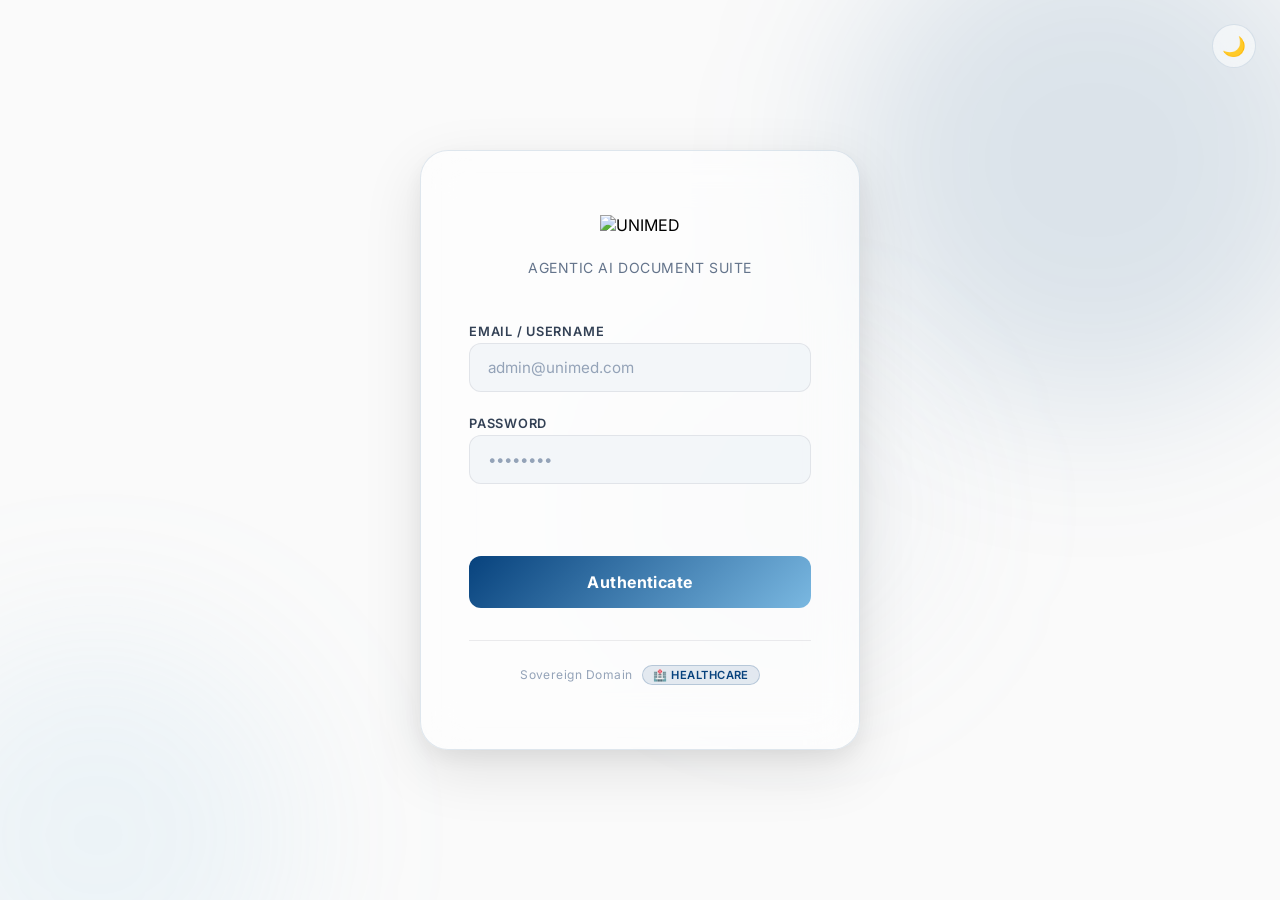
==== commit 980ae6b3: "Remove duplicate UNIMED text next to logo on login and dashboard" ====
--- a/index.html
+++ b/index.html
@@ -44,9 +44,6 @@
         <header class="topbar" data-domain="HEALTHCARE">
             <div class="topbar-brand">
                 <img src="assets/unimed-logo-official.svg" alt="UNIMED" class="topbar-logo">
-                <div>
-                    <div class="topbar-title"><span data-i18n="brandName">UNIMED</span></div>
-                </div>
             </div>
             <span class="topbar-divider"></span>
             <span class="topbar-domain-badge" data-domain="HEALTHCARE">🏥 <span
